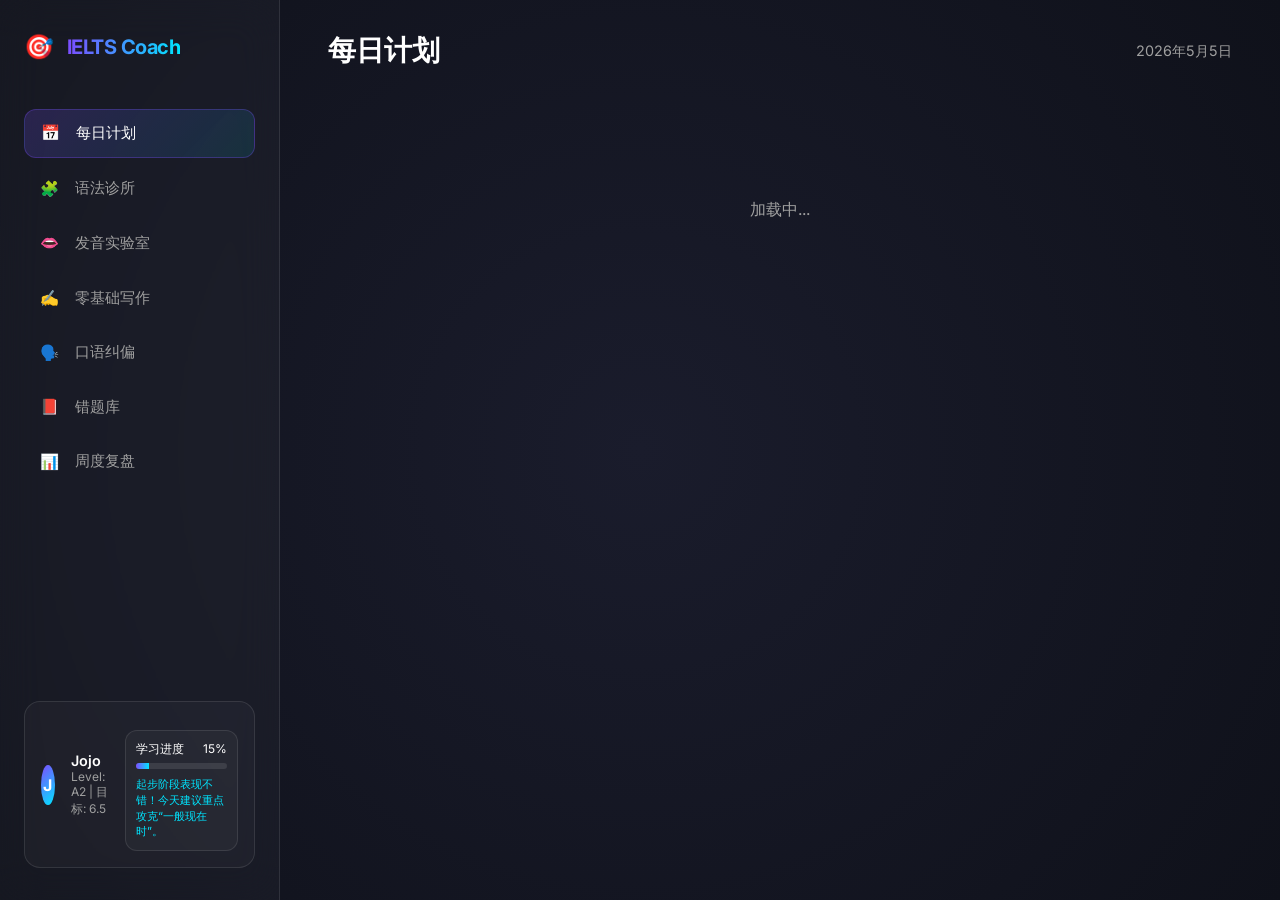
==== index.html @ 5e94abe1 "Convert IELTS Coach to functional version with localStorage and interactive modules" ====
<!DOCTYPE html>
<html lang="zh-CN">
<head>
    <meta charset="UTF-8">
    <meta name="viewport" content="width=device-width, initial-scale=1.0">
    <title>IELTS Coach | 雅思自动化学习教练</title>
    <link rel="stylesheet" href="style.css">
    <link rel="preconnect" href="https://fonts.googleapis.com">
    <link rel="preconnect" href="https://fonts.gstatic.com" crossorigin>
    <link href="https://fonts.googleapis.com/css2?family=Inter:wght@300;400;600;700&display=swap" rel="stylesheet">
</head>
<body class="dark-mode">
    <div class="app-container">
        <!-- Sidebar Navigation -->
        <aside class="sidebar">
            <div class="logo">
                <span class="logo-icon">🎯</span>
                <h1>IELTS Coach</h1>
            </div>
            <nav class="nav-menu">
                <button class="nav-item active" data-view="daily-plan">
                    <span class="icon">📅</span> 每日计划
                </button>
                <button class="nav-item" data-view="grammar">
                    <span class="icon">🧩</span> 语法诊所
                </button>
                <button class="nav-item" data-view="phonetics">
                    <span class="icon">👄</span> 发音实验室
                </button>
                <button class="nav-item" data-view="writing">
                    <span class="icon">✍️</span> 零基础写作
                </button>
                <button class="nav-item" data-view="speaking">
                    <span class="icon">🗣️</span> 口语纠偏
                </button>
                <button class="nav-item" data-view="error-bank">
                    <span class="icon">📕</span> 错题库
                </button>
                <button class="nav-item" data-view="weekly-review">
                    <span class="icon">📊</span> 周度复盘
                </button>
            </nav>
            <div class="user-profile">
                <div class="avatar">J</div>
                <div class="user-info">
                    <span class="name">Jojo</span>
                    <span class="status">Level: A2 | 目标: 6.5</span>
                </div>
                <div class="progress-container" style="margin-top: 12px; padding: 10px; background: rgba(255,255,255,0.03); border-radius: 12px; border: 1px solid var(--glass-border);">
                    <div style="display: flex; justify-content: space-between; font-size: 0.75rem; margin-bottom: 5px;">
                        <span>学习进度</span>
                        <span id="progress-percent">15%</span>
                    </div>
                    <div class="progress-bar-mini" style="width: 100%; height: 6px; background: rgba(255,255,255,0.1); border-radius: 3px; overflow: hidden;">
                        <div id="progress-fill" style="width: 15%; height: 100%; background: linear-gradient(to right, var(--accent-primary), var(--accent-secondary)); transition: width 0.5s ease;"></div>
                    </div>
                    <p id="dynamic-feedback" style="font-size: 0.7rem; color: var(--accent-secondary); margin-top: 8px; line-height: 1.4;">
                        起步阶段表现不错！今天建议重点攻克“一般现在时”。
                    </p>
                </div>
            </div>
        </aside>

        <!-- Main Content Area -->
        <main class="content">
            <header class="top-bar">
                <h2 id="view-title">每日计划</h2>
                <div class="date-display" id="current-date">2026年5月5日</div>
            </header>

            <div id="app-view" class="view-container">
                <!-- Content will be injected here by app.js -->
                <div class="loading">加载中...</div>
            </div>
        </main>
    </div>

    <script src="app.js"></script>
</body>
</html>
---- style.css ----
:root {
    --bg-color: #0f111a;
    --sidebar-bg: rgba(255, 255, 255, 0.03);
    --card-bg: rgba(255, 255, 255, 0.05);
    --accent-primary: #7c4dff;
    --accent-secondary: #00e5ff;
    --text-main: #ffffff;
    --text-dim: #a0a0a0;
    --glass-border: rgba(255, 255, 255, 0.1);
    --transition: all 0.3s cubic-bezier(0.4, 0, 0.2, 1);
}

* {
    margin: 0;
    padding: 0;
    box-sizing: border-box;
}

body {
    font-family: 'Inter', -apple-system, BlinkMacSystemFont, sans-serif;
    background-color: var(--bg-color);
    color: var(--text-main);
    overflow: hidden;
    height: 100vh;
}

.app-container {
    display: flex;
    height: 100vh;
    background: radial-gradient(circle at 50% 50%, #1a1c2c 0%, #0f111a 100%);
}

/* Sidebar Styling */
.sidebar {
    width: 280px;
    background: var(--sidebar-bg);
    backdrop-filter: blur(20px);
    -webkit-backdrop-filter: blur(20px);
    border-right: 1px solid var(--glass-border);
    display: flex;
    flex-direction: column;
    padding: 2rem 1.5rem;
}

.logo {
    display: flex;
    align-items: center;
    gap: 0.8rem;
    margin-bottom: 3rem;
}

.logo-icon {
    font-size: 1.5rem;
}

.logo h1 {
    font-size: 1.25rem;
    font-weight: 700;
    letter-spacing: -0.5px;
    background: linear-gradient(to right, var(--accent-primary), var(--accent-secondary));
    -webkit-background-clip: text;
    -webkit-text-fill-color: transparent;
}

.nav-menu {
    flex: 1;
    display: flex;
    flex-direction: column;
    gap: 0.5rem;
}

.nav-item {
    background: transparent;
    border: none;
    color: var(--text-dim);
    display: flex;
    align-items: center;
    gap: 1rem;
    padding: 0.8rem 1rem;
    border-radius: 12px;
    cursor: pointer;
    text-align: left;
    font-size: 0.95rem;
    transition: var(--transition);
}

.nav-item:hover {
    background: rgba(255, 255, 255, 0.05);
    color: var(--text-main);
}

.nav-item.active {
    background: linear-gradient(135deg, rgba(124, 77, 255, 0.2), rgba(0, 229, 255, 0.1));
    color: var(--text-main);
    border: 1px solid rgba(124, 77, 255, 0.3);
}

.user-profile {
    display: flex;
    align-items: center;
    gap: 1rem;
    padding: 1rem;
    background: rgba(255, 255, 255, 0.03);
    border-radius: 16px;
    border: 1px solid var(--glass-border);
}

.avatar {
    width: 40px;
    height: 40px;
    background: linear-gradient(135deg, var(--accent-primary), var(--accent-secondary));
    border-radius: 50%;
    display: flex;
    align-items: center;
    justify-content: center;
    font-weight: 700;
}

.user-info {
    display: flex;
    flex-direction: column;
}

.user-info .name {
    font-weight: 600;
    font-size: 0.9rem;
}

.user-info .status {
    font-size: 0.75rem;
    color: var(--text-dim);
}

/* Content Area Styling */
.content {
    flex: 1;
    display: flex;
    flex-direction: column;
    padding: 2rem 3rem;
    overflow-y: auto;
}

.top-bar {
    display: flex;
    justify-content: space-between;
    align-items: center;
    margin-bottom: 2.5rem;
}

.top-bar h2 {
    font-size: 1.75rem;
    font-weight: 700;
}

.date-display {
    color: var(--text-dim);
    font-size: 0.9rem;
}

/* View Container */
.view-container {
    animation: fadeIn 0.5s ease-out;
}

@keyframes fadeIn {
    from { opacity: 0; transform: translateY(10px); }
    to { opacity: 1; transform: translateY(0); }
}

@keyframes pulse {
    0% { box-shadow: 0 0 0 0 rgba(255, 82, 82, 0.7); }
    70% { box-shadow: 0 0 0 15px rgba(255, 82, 82, 0); }
    100% { box-shadow: 0 0 0 0 rgba(255, 82, 82, 0); }
}

/* Card Styling */
.card {
    background: var(--card-bg);
    backdrop-filter: blur(10px);
    border: 1px solid var(--glass-border);
    border-radius: 20px;
    padding: 1.5rem;
    transition: var(--transition);
}

.card:hover {
    border-color: rgba(124, 77, 255, 0.4);
    transform: translateY(-2px);
}

/* Loading State */
.loading {
    display: flex;
    justify-content: center;
    align-items: center;
    height: 200px;
    color: var(--text-dim);
}
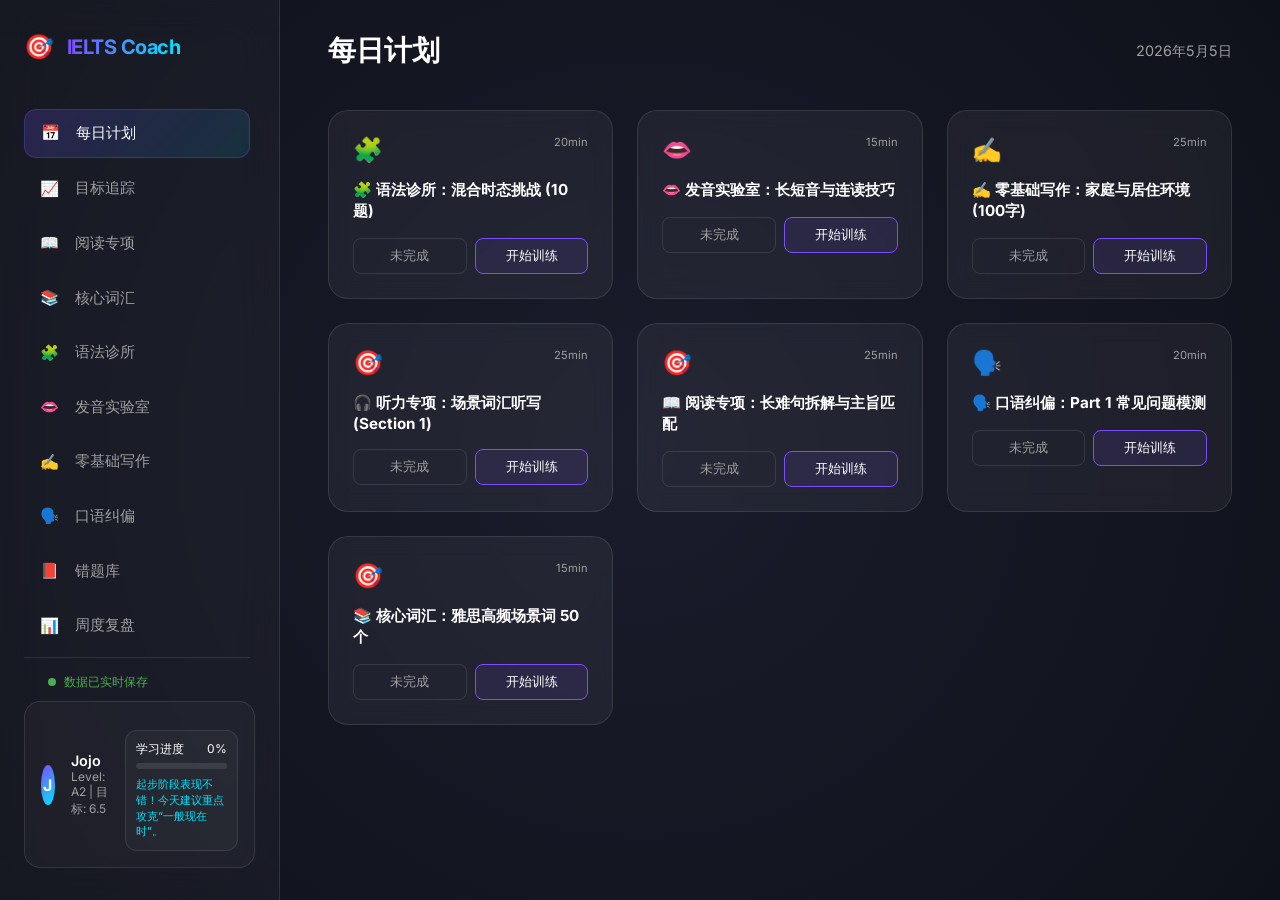
==== commit 1d912025: "feat: initial commit of IELTS Coach V7 Pro with advanced writing/speaking engines" ====
--- a/index.html
+++ b/index.html
@@ -21,6 +21,15 @@
                 <button class="nav-item active" data-view="daily-plan">
                     <span class="icon">📅</span> 每日计划
                 </button>
+                <button class="nav-item" data-view="dashboard">
+                    <span class="icon">📈</span> 目标追踪
+                </button>
+                <button class="nav-item" data-view="reading">
+                    <span class="icon">📖</span> 阅读专项
+                </button>
+                <button class="nav-item" data-view="vocabulary">
+                    <span class="icon">📚</span> 核心词汇
+                </button>
                 <button class="nav-item" data-view="grammar">
                     <span class="icon">🧩</span> 语法诊所
                 </button>
@@ -39,6 +48,13 @@
                 <button class="nav-item" data-view="weekly-review">
                     <span class="icon">📊</span> 周度复盘
                 </button>
+                <div style="margin-top: auto; padding: 1rem 0; border-top: 1px solid var(--glass-border);">
+                    <div style="display: flex; align-items: center; gap: 0.5rem; margin-bottom: 0.8rem; font-size: 0.75rem; color: #4caf50; padding-left: 1.5rem;">
+                        <span style="width: 8px; height: 8px; background: #4caf50; border-radius: 50%;"></span>
+                        数据已实时保存
+                    </div>
+                    <button onclick="exportData()" style="width: calc(100% - 3rem); margin: 0 1.5rem; padding: 8px; background: rgba(255,255,255,0.05); border: 1px solid var(--glass-border); border-radius: 8px; color: var(--text-dim); cursor: pointer; font-size: 0.8rem; transition: all 0.3s;">💾 导出/备份数据</button>
+                </div>
             </nav>
             <div class="user-profile">
                 <div class="avatar">J</div>
--- a/style.css
+++ b/style.css
@@ -67,6 +67,17 @@
     display: flex;
     flex-direction: column;
     gap: 0.5rem;
+    overflow-y: auto;
+    padding-right: 5px;
+}
+
+.nav-menu::-webkit-scrollbar {
+    width: 4px;
+}
+
+.nav-menu::-webkit-scrollbar-thumb {
+    background: var(--glass-border);
+    border-radius: 2px;
 }
 
 .nav-item {
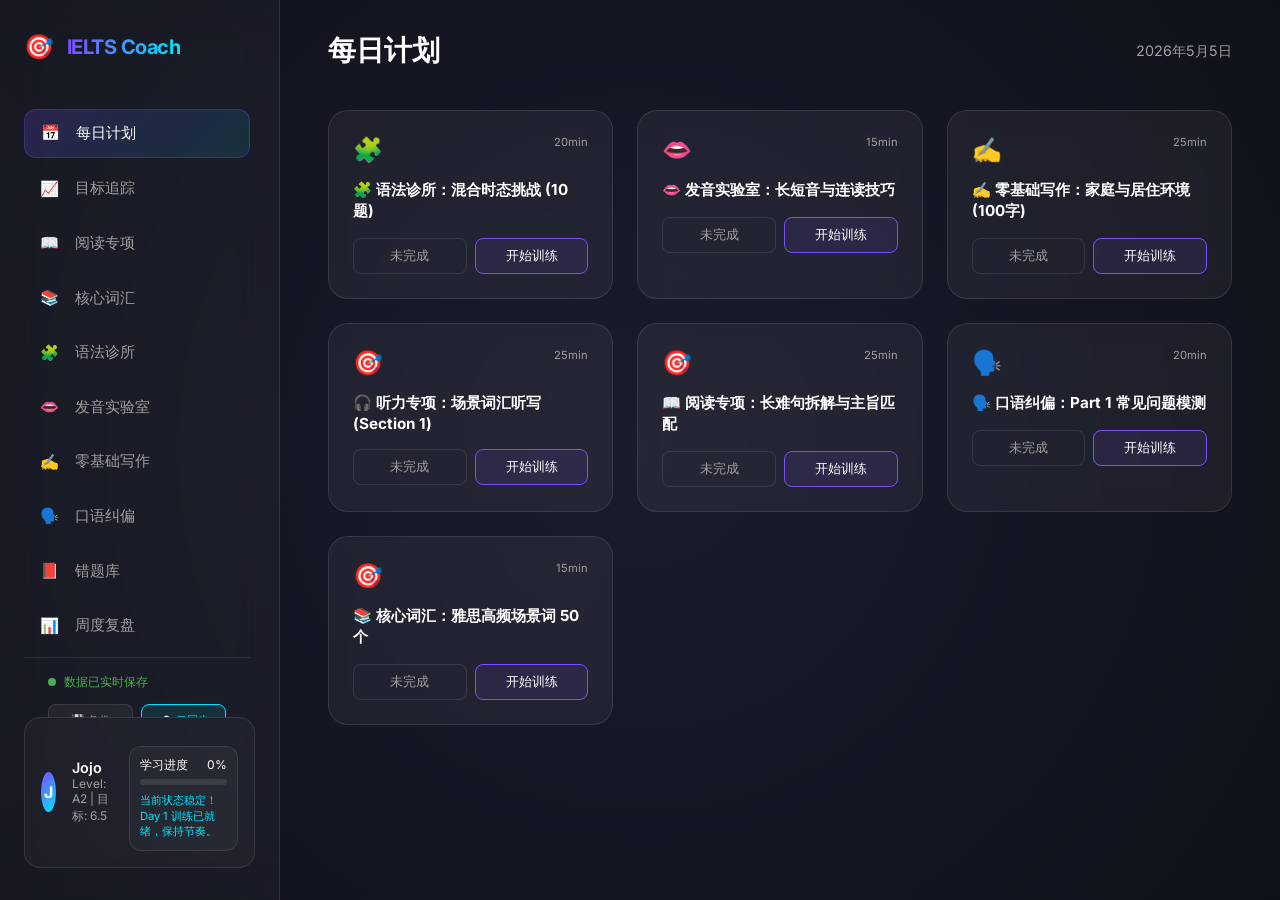
==== commit 68746f7a: "fix: force app.js cache refresh to resolve state persistence bug" ====
--- a/index.html
+++ b/index.html
@@ -4,7 +4,7 @@
     <meta charset="UTF-8">
     <meta name="viewport" content="width=device-width, initial-scale=1.0">
     <title>IELTS Coach | 雅思自动化学习教练</title>
-    <link rel="stylesheet" href="style.css">
+    <link rel="stylesheet" href="style.css?v=1.0.2">
     <link rel="preconnect" href="https://fonts.googleapis.com">
     <link rel="preconnect" href="https://fonts.gstatic.com" crossorigin>
     <link href="https://fonts.googleapis.com/css2?family=Inter:wght@300;400;600;700&display=swap" rel="stylesheet">
@@ -53,7 +53,12 @@
                         <span style="width: 8px; height: 8px; background: #4caf50; border-radius: 50%;"></span>
                         数据已实时保存
                     </div>
-                    <button onclick="exportData()" style="width: calc(100% - 3rem); margin: 0 1.5rem; padding: 8px; background: rgba(255,255,255,0.05); border: 1px solid var(--glass-border); border-radius: 8px; color: var(--text-dim); cursor: pointer; font-size: 0.8rem; transition: all 0.3s;">💾 导出/备份数据</button>
+                    <div style="display: flex; flex-direction: column; gap: 0.5rem; padding: 0 1.5rem;">
+                        <div style="display: flex; gap: 0.5rem;">
+                            <button onclick="exportData()" style="flex: 1; padding: 8px; background: rgba(255,255,255,0.05); border: 1px solid var(--glass-border); border-radius: 8px; color: var(--text-dim); cursor: pointer; font-size: 0.7rem;">💾 备份</button>
+                            <button class="nav-item" data-view="settings" style="flex: 1; padding: 8px; background: rgba(0,229,255,0.1); border: 1px solid var(--accent-secondary); border-radius: 8px; color: var(--accent-secondary); cursor: pointer; font-size: 0.7rem; display: flex; align-items: center; justify-content: center; gap: 4px;">☁️ 云同步</button>
+                        </div>
+                    </div>
                 </div>
             </nav>
             <div class="user-profile">
@@ -89,8 +94,36 @@
                 <div class="loading">加载中...</div>
             </div>
         </main>
+
+        <!-- Mobile Bottom Navigation -->
+        <nav class="mobile-nav">
+            <button class="nav-item active" data-view="daily-plan">
+                <span class="icon">📅</span>
+                <span>计划</span>
+            </button>
+            <button class="nav-item" data-view="dashboard">
+                <span class="icon">📈</span>
+                <span>进度</span>
+            </button>
+            <button class="nav-item" data-view="vocabulary">
+                <span class="icon">📚</span>
+                <span>词汇</span>
+            </button>
+            <button class="nav-item" data-view="writing">
+                <span class="icon">✍️</span>
+                <span>写作</span>
+            </button>
+            <button class="nav-item" data-view="settings">
+                <span class="icon">☁️</span>
+                <span>同步</span>
+            </button>
+            <button class="nav-item" data-view="error-bank">
+                <span class="icon">📕</span>
+                <span>错题</span>
+            </button>
+        </nav>
     </div>
 
-    <script src="app.js"></script>
+    <script src="app.js?v=1.0.3"></script>
 </body>
 </html>
--- a/style.css
+++ b/style.css
@@ -207,3 +207,75 @@
     height: 200px;
     color: var(--text-dim);
 }
+
+/* --- Responsive Design & Mobile Nav --- */
+.mobile-nav {
+    display: none;
+    position: fixed;
+    bottom: 0;
+    left: 0;
+    right: 0;
+    height: 75px;
+    background: rgba(15, 15, 35, 0.9);
+    backdrop-filter: blur(20px);
+    border-top: 1px solid var(--glass-border);
+    grid-template-columns: repeat(5, 1fr);
+    z-index: 2000;
+    padding-bottom: env(safe-area-inset-bottom);
+}
+
+.mobile-nav .nav-item {
+    display: flex;
+    flex-direction: column;
+    align-items: center;
+    justify-content: center;
+    background: none;
+    border: none;
+    color: var(--text-dim);
+    font-size: 0.7rem;
+    gap: 4px;
+}
+
+.mobile-nav .nav-item.active {
+    color: var(--accent-secondary);
+}
+
+.mobile-nav .nav-item .icon {
+    font-size: 1.4rem;
+    margin-bottom: 2px;
+}
+
+@media (max-width: 768px) {
+    .sidebar {
+        display: none;
+    }
+    
+    .content {
+        padding: 1.2rem;
+        padding-bottom: 100px; /* Space for mobile nav */
+    }
+    
+    .top-bar {
+        margin-bottom: 1.5rem;
+    }
+    
+    .top-bar h2 {
+        font-size: 1.4rem;
+    }
+    
+    .card {
+        padding: 1.2rem;
+        border-radius: 16px;
+    }
+
+    .mobile-nav {
+        display: grid;
+    }
+
+    /* Fix for some cards needing full width on mobile */
+    .view-container {
+        display: flex;
+        flex-direction: column;
+        gap: 1.2rem;
+    }
+}
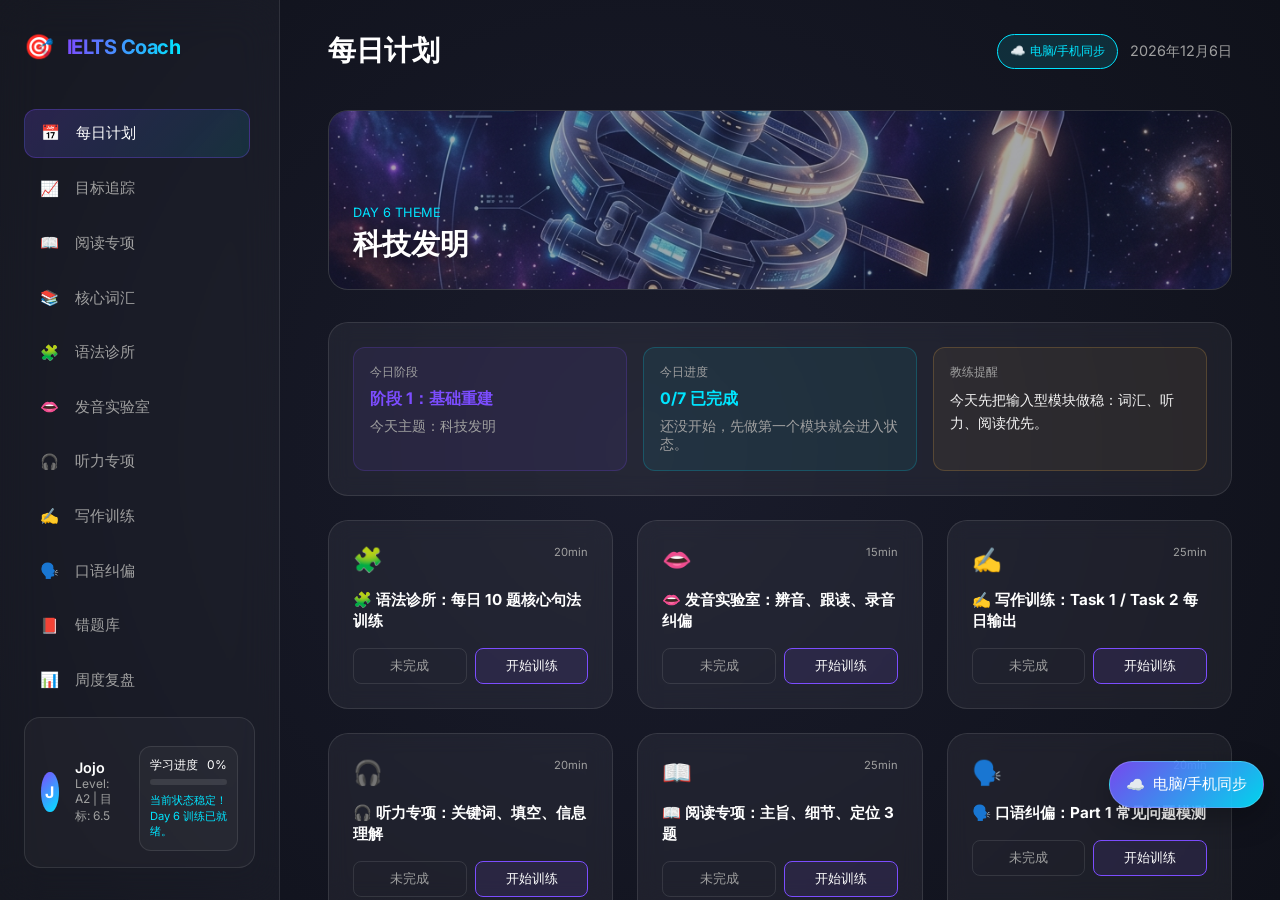
==== commit 090a61bc: "feat: stabilize coaching modules and docs" ====
--- a/index.html
+++ b/index.html
@@ -4,7 +4,7 @@
     <meta charset="UTF-8">
     <meta name="viewport" content="width=device-width, initial-scale=1.0">
     <title>IELTS Coach | 雅思自动化学习教练</title>
-    <link rel="stylesheet" href="style.css?v=1.0.2">
+    <link rel="stylesheet" href="style.css?v=20260510-1828">
     <link rel="preconnect" href="https://fonts.googleapis.com">
     <link rel="preconnect" href="https://fonts.gstatic.com" crossorigin>
     <link href="https://fonts.googleapis.com/css2?family=Inter:wght@300;400;600;700&display=swap" rel="stylesheet">
@@ -36,8 +36,11 @@
                 <button class="nav-item" data-view="phonetics">
                     <span class="icon">👄</span> 发音实验室
                 </button>
+                <button class="nav-item" data-view="listening">
+                    <span class="icon">🎧</span> 听力专项
+                </button>
                 <button class="nav-item" data-view="writing">
-                    <span class="icon">✍️</span> 零基础写作
+                    <span class="icon">✍️</span> 写作训练
                 </button>
                 <button class="nav-item" data-view="speaking">
                     <span class="icon">🗣️</span> 口语纠偏
@@ -47,6 +50,9 @@
                 </button>
                 <button class="nav-item" data-view="weekly-review">
                     <span class="icon">📊</span> 周度复盘
+                </button>
+                <button class="nav-item" data-view="settings">
+                    <span class="icon">☁️</span> 云同步
                 </button>
                 <div style="margin-top: auto; padding: 1rem 0; border-top: 1px solid var(--glass-border);">
                     <div style="display: flex; align-items: center; gap: 0.5rem; margin-bottom: 0.8rem; font-size: 0.75rem; color: #4caf50; padding-left: 1.5rem;">
@@ -86,7 +92,10 @@
         <main class="content">
             <header class="top-bar">
                 <h2 id="view-title">每日计划</h2>
-                <div class="date-display" id="current-date">2026年5月5日</div>
+                <div style="display: flex; align-items: center; gap: 0.75rem;">
+                    <button class="nav-item" data-view="settings" style="padding: 8px 12px; background: rgba(0,229,255,0.12); border: 1px solid var(--accent-secondary); border-radius: 999px; color: var(--accent-secondary); cursor: pointer; font-size: 0.78rem; display: flex; align-items: center; justify-content: center; gap: 6px; white-space: nowrap;">☁️ 电脑/手机同步</button>
+                    <div class="date-display" id="current-date">2026年5月5日</div>
+                </div>
             </header>
 
             <div id="app-view" class="view-container">
@@ -109,6 +118,10 @@
                 <span class="icon">📚</span>
                 <span>词汇</span>
             </button>
+            <button class="nav-item" data-view="listening">
+                <span class="icon">🎧</span>
+                <span>听力</span>
+            </button>
             <button class="nav-item" data-view="writing">
                 <span class="icon">✍️</span>
                 <span>写作</span>
@@ -117,13 +130,20 @@
                 <span class="icon">☁️</span>
                 <span>同步</span>
             </button>
-            <button class="nav-item" data-view="error-bank">
-                <span class="icon">📕</span>
-                <span>错题</span>
-            </button>
         </nav>
+
+        <button class="nav-item" data-view="settings" style="position: fixed; right: 16px; bottom: 92px; z-index: 2500; padding: 12px 16px; background: linear-gradient(135deg, rgba(124,77,255,0.92), rgba(0,229,255,0.92)); border: 1px solid rgba(255,255,255,0.18); border-radius: 999px; color: white; box-shadow: 0 10px 30px rgba(0,0,0,0.28); display: flex; align-items: center; gap: 8px; white-space: nowrap;">
+            <span>☁️</span>
+            <span>电脑/手机同步</span>
+        </button>
     </div>
 
-    <script src="app.js?v=1.0.3"></script>
+    <script src="data/data.js?v=20260510-1828"></script>
+    <script src="data/grammar_questions_v2.js?v=20260510-1828"></script>
+    <script src="data/vocabulary_overrides.js?v=20260510-1828"></script>
+    <script src="data/reading_overrides.js?v=20260510-1828"></script>
+    <script src="data/writing_overrides.js?v=20260510-1828"></script>
+    <script src="data/speaking_overrides.js?v=20260510-1828"></script>
+    <script src="app.js?v=20260510-1828"></script>
 </body>
 </html>
